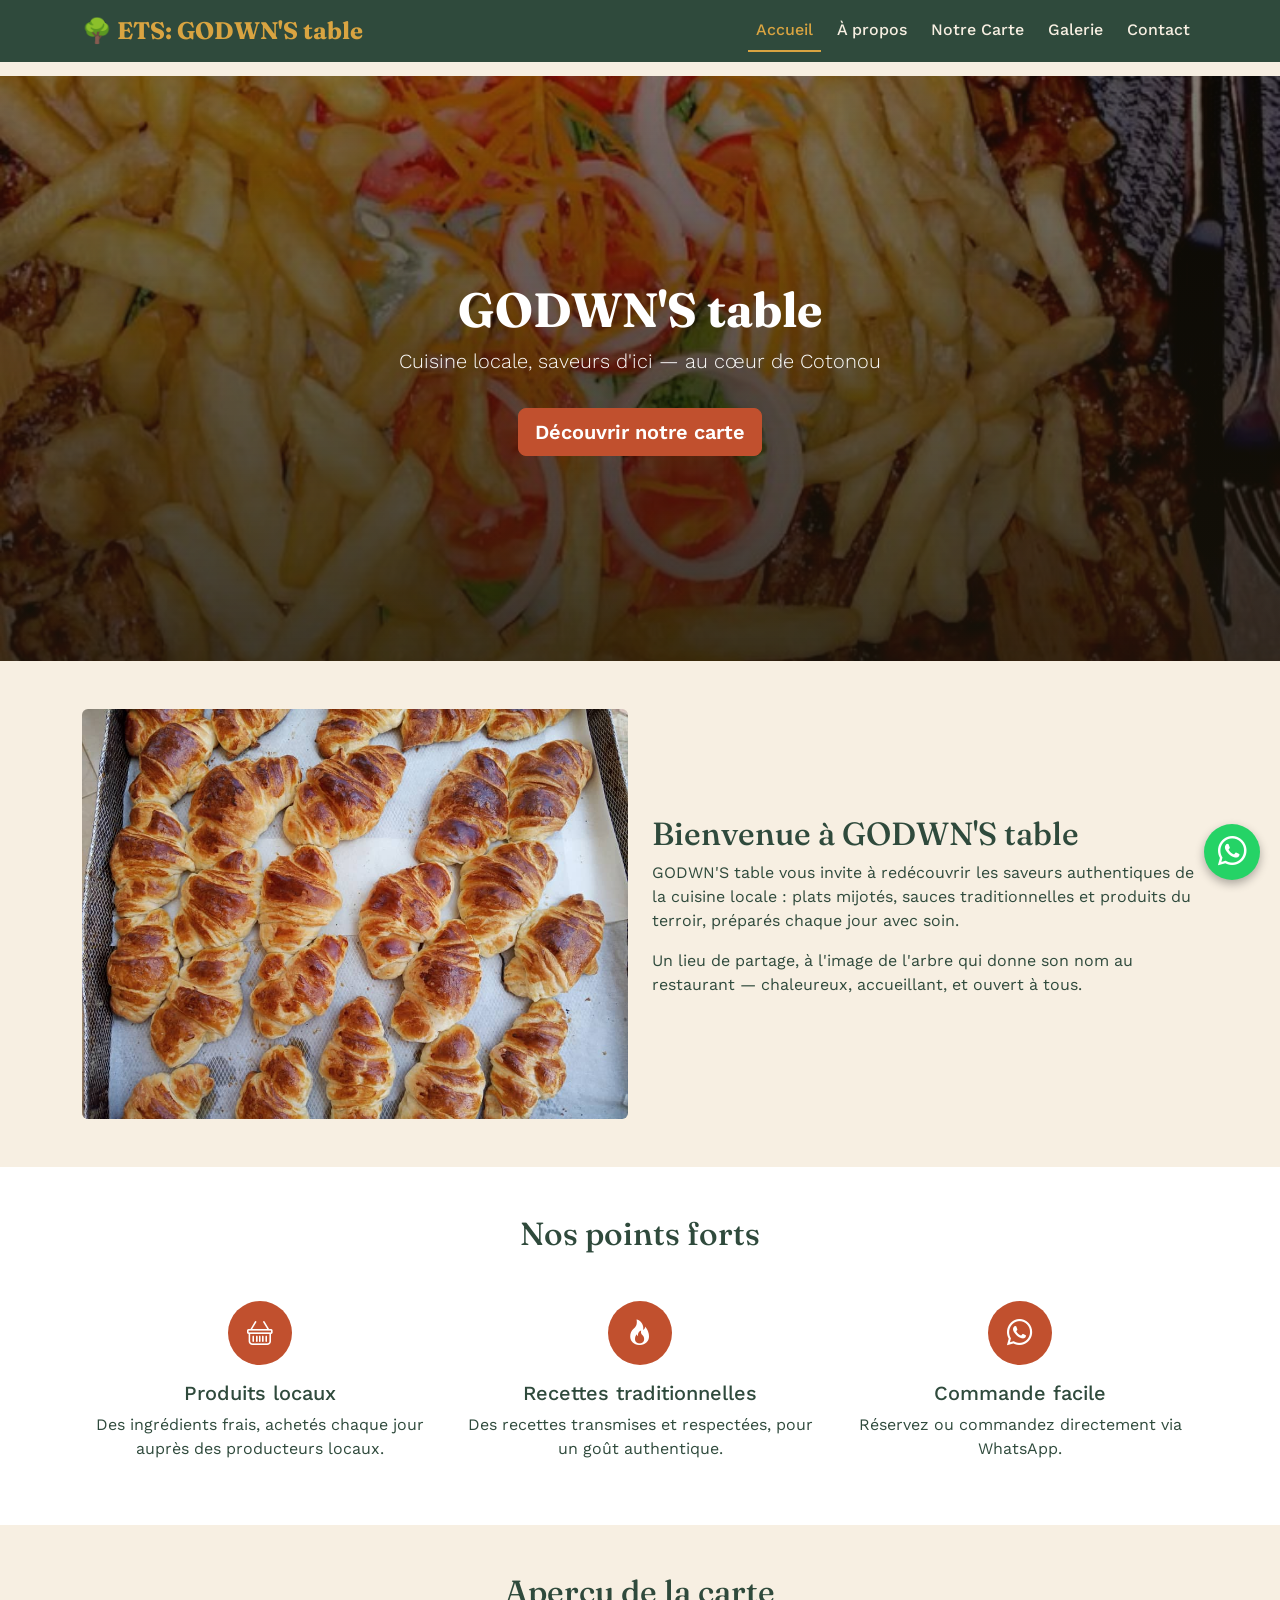
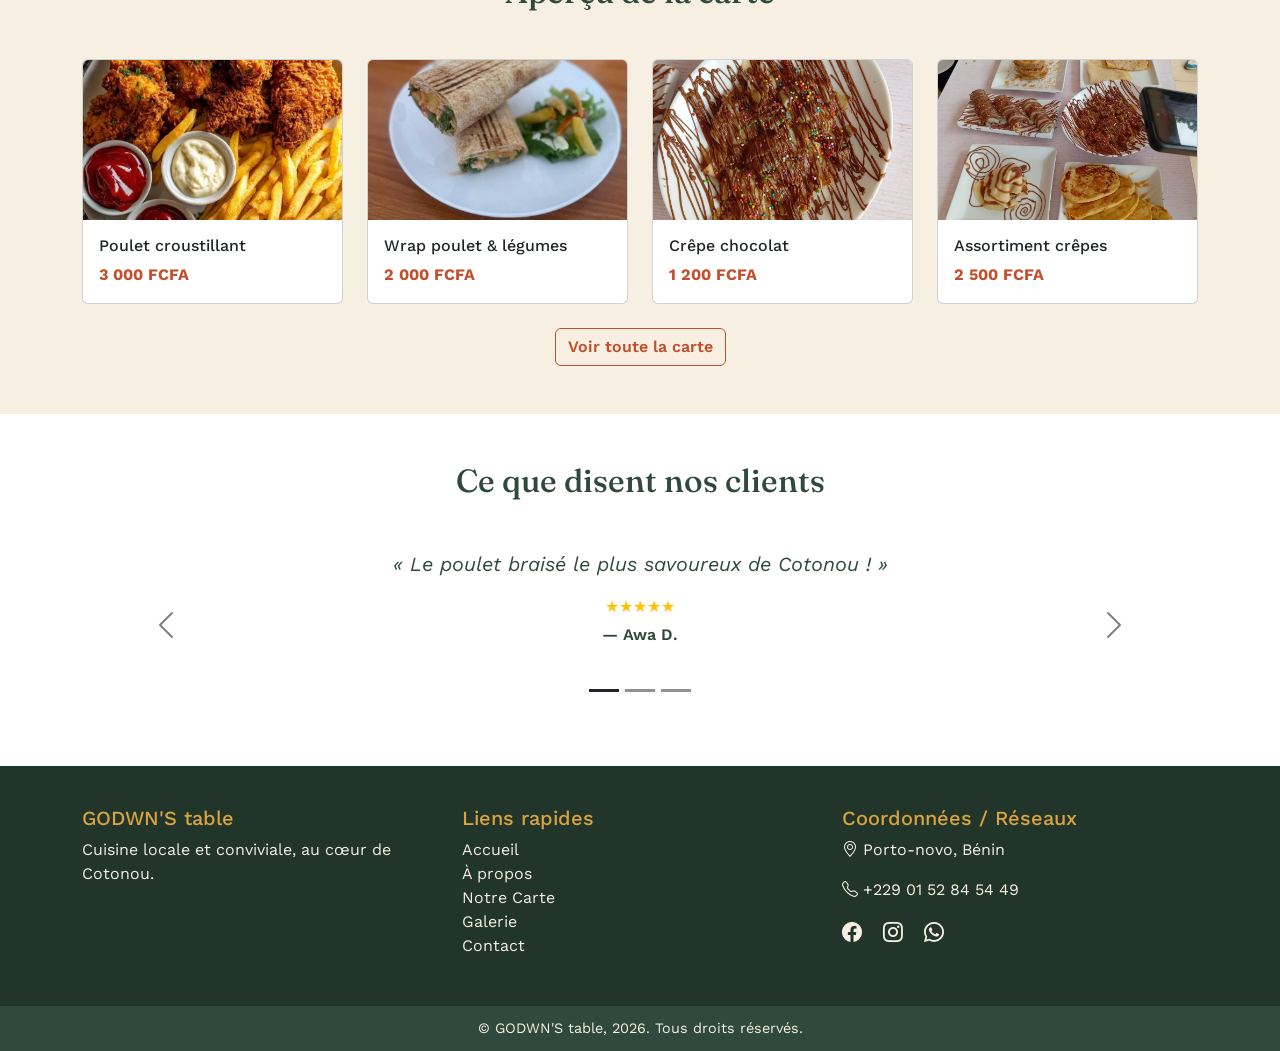
==== index.html @ f4d55e41 "Première version de mon site" ====
<!DOCTYPE html>
<html lang="fr">
<head>
  <meta charset="UTF-8">
  <meta name="viewport" content="width=device-width, initial-scale=1.0">
  <title>Le Baobab — Cuisine locale, saveurs d'ici</title>
  <link href="https://cdn.jsdelivr.net/npm/bootstrap@5.3.3/dist/css/bootstrap.min.css" rel="stylesheet">
  <link rel="preconnect" href="https://fonts.googleapis.com">
  <link href="https://fonts.googleapis.com/css2?family=Fraunces:wght@600;700&family=Work+Sans:wght@400;500;600&display=swap" rel="stylesheet">
  <link rel="stylesheet" href="https://cdn.jsdelivr.net/npm/bootstrap-icons@1.11.3/font/bootstrap-icons.css">
  <link rel="stylesheet" href="css/style.css">
</head>
<body>

  <nav class="navbar navbar-expand-lg navbar-baobab fixed-top">
    <div class="container">
      <a class="navbar-brand" href="index.html">🌳 ETS: GODWN'S table</a>
      <button class="navbar-toggler" type="button" data-bs-toggle="collapse" data-bs-target="#navMain">
        <span class="navbar-toggler-icon"></span>
      </button>
      <div class="collapse navbar-collapse" id="navMain">
        <ul class="navbar-nav ms-auto">
          <li class="nav-item"><a class="nav-link active" href="index.html">Accueil</a></li>
          <li class="nav-item"><a class="nav-link" href="apropos.html">À propos</a></li>
          <li class="nav-item"><a class="nav-link" href="menu.html">Notre Carte</a></li>
          <li class="nav-item"><a class="nav-link" href="galerie.html">Galerie</a></li>
          <li class="nav-item"><a class="nav-link" href="contact.html">Contact</a></li>
        </ul>
      </div>
    </div>
  </nav>

  <!-- ===== HEADER DÉFILANT (carrousel Bootstrap) ===== -->
  <header class="hero-carousel">
    <div id="carouselHero" class="carousel slide carousel-fade" data-bs-ride="carousel" data-bs-interval="3500">
      <div class="carousel-inner">
        <div class="carousel-item active">
          <img src="images/hero1.jpg" class="hero-carousel-img" alt="Assiette grillade Le Baobab">
        </div>
        <div class="carousel-item">
          <img src="images/hero2.jpg" class="hero-carousel-img" alt="Riz jollof et poulet grillé">
        </div>
        <div class="carousel-item">
          <img src="images/hero3.jpg" class="hero-carousel-img" alt="Poisson braisé sauce et akassa">
        </div>
        <div class="carousel-item">
          <img src="images/hero4.jpg" class="hero-carousel-img" alt="Poulet pimenté, frites d'igname et alloco">
        </div>
      </div>
    </div>

    <!-- Le titre reste fixe par-dessus les images qui défilent -->
    <div class="hero-overlay-content text-center">
      <h1>GODWN'S table</h1>
      <p class="lead">Cuisine locale, saveurs d'ici — au cœur de Cotonou</p>
      <a href="menu.html" class="btn btn-accent btn-lg mt-3">Découvrir notre carte</a>
    </div>
  </header>

  <section class="py-5">
    <div class="container">
      <div class="row align-items-center g-4">
        <div class="col-md-6">
          <img src="images/croissants.jpg" class="img-fluid rounded" alt="Nos viennoiseries maison, Le Baobab">
        </div>
        <div class="col-md-6">
          <h2>Bienvenue à GODWN'S table</h2>
          <p>GODWN'S table vous invite à redécouvrir les saveurs authentiques de la cuisine locale : plats mijotés, sauces traditionnelles et produits du terroir, préparés chaque jour avec soin.</p>
          <p>Un lieu de partage, à l'image de l'arbre qui donne son nom au restaurant — chaleureux, accueillant, et ouvert à tous.</p>
        </div>
      </div>
    </div>
  </section>

  <section class="py-5 bg-white">
    <div class="container">
      <h2 class="text-center mb-5">Nos points forts</h2>
      <div class="row g-4 text-center">
        <div class="col-md-4">
          <div class="icon-circle"><i class="bi bi-basket"></i></div>
          <h5>Produits locaux</h5>
          <p>Des ingrédients frais, achetés chaque jour auprès des producteurs locaux.</p>
        </div>
        <div class="col-md-4">
          <div class="icon-circle"><i class="bi bi-fire"></i></div>
          <h5>Recettes traditionnelles</h5>
          <p>Des recettes transmises et respectées, pour un goût authentique.</p>
        </div>
        <div class="col-md-4">
          <div class="icon-circle"><i class="bi bi-whatsapp"></i></div>
          <h5>Commande facile</h5>
          <p>Réservez ou commandez directement via WhatsApp.</p>
        </div>
      </div>
    </div>
  </section>

  <section class="py-5">
    <div class="container">
      <h2 class="text-center mb-5">Aperçu de la carte</h2>
      <div class="row row-cols-1 row-cols-md-2 row-cols-lg-4 g-4">
        <div class="col">
          <div class="card h-100 card-produit">
            <img src="images/produit1.jpg" class="card-img-top" alt="Poulet croustillant et frites">
            <div class="card-body">
              <h6 class="card-title">Poulet croustillant</h6>
              <p class="prix mb-0">3 000 FCFA</p>
            </div>
          </div>
        </div>
        <div class="col">
          <div class="card h-100 card-produit">
            <img src="images/produit2.jpg" class="card-img-top" alt="Wrap poulet et légumes">
            <div class="card-body">
              <h6 class="card-title">Wrap poulet & légumes</h6>
              <p class="prix mb-0">2 000 FCFA</p>
            </div>
          </div>
        </div>
        <div class="col">
          <div class="card h-100 card-produit">
            <img src="images/produit3.jpg" class="card-img-top" alt="Crêpe au chocolat">
            <div class="card-body">
              <h6 class="card-title">Crêpe chocolat</h6>
              <p class="prix mb-0">1 200 FCFA</p>
            </div>
          </div>
        </div>
        <div class="col">
          <div class="card h-100 card-produit">
            <img src="images/produit4.jpg" class="card-img-top" alt="Assortiment de crêpes et pancakes">
            <div class="card-body">
              <h6 class="card-title">Assortiment crêpes</h6>
              <p class="prix mb-0">2 500 FCFA</p>
            </div>
          </div>
        </div>
      </div>
      <div class="text-center mt-4">
        <a href="menu.html" class="btn btn-outline-accent">Voir toute la carte</a>
      </div>
    </div>
  </section>

  <section class="py-5 bg-white">
    <div class="container">
      <h2 class="text-center mb-5">Ce que disent nos clients</h2>
      <div id="carouselTemoignages" class="carousel slide" data-bs-ride="carousel">
        <div class="carousel-inner text-center">
          <div class="carousel-item active">
            <p class="fs-5 fst-italic">« Le poulet braisé le plus savoureux de Cotonou ! »</p>
            <p class="text-warning mb-1">★★★★★</p>
            <p class="fw-semibold">— Awa D.</p>
          </div>
          <div class="carousel-item">
            <p class="fs-5 fst-italic">« Un vrai goût de chez nous, dans un cadre agréable. »</p>
            <p class="text-warning mb-1">★★★★★</p>
            <p class="fw-semibold">— Koffi M.</p>
          </div>
          <div class="carousel-item">
            <p class="fs-5 fst-italic">« Service rapide et prix très correct pour la qualité. »</p>
            <p class="text-warning mb-1">★★★★☆</p>
            <p class="fw-semibold">— Fatima S.</p>
          </div>
        </div>
        <button class="carousel-control-prev" type="button" data-bs-target="#carouselTemoignages" data-bs-slide="prev">
          <span class="carousel-control-prev-icon" style="filter: invert(1) grayscale(1);"></span>
        </button>
        <button class="carousel-control-next" type="button" data-bs-target="#carouselTemoignages" data-bs-slide="next">
          <span class="carousel-control-next-icon" style="filter: invert(1) grayscale(1);"></span>
        </button>
        <div class="carousel-indicators position-relative mt-3">
          <button type="button" data-bs-target="#carouselTemoignages" data-bs-slide-to="0" class="active bg-dark"></button>
          <button type="button" data-bs-target="#carouselTemoignages" data-bs-slide-to="1" class="bg-dark"></button>
          <button type="button" data-bs-target="#carouselTemoignages" data-bs-slide-to="2" class="bg-dark"></button>
        </div>
      </div>
    </div>
  </section>

  <footer class="footer-baobab">
    <div class="container">
      <div class="row g-4">
        <div class="col-md-4">
          <h5>GODWN'S table</h5>
          <p>Cuisine locale et conviviale, au cœur de Cotonou.</p>
        </div>
        <div class="col-md-4">
          <h5>Liens rapides</h5>
          <ul class="list-unstyled">
            <li><a href="index.html">Accueil</a></li>
            <li><a href="apropos.html">À propos</a></li>
            <li><a href="menu.html">Notre Carte</a></li>
            <li><a href="galerie.html">Galerie</a></li>
            <li><a href="contact.html">Contact</a></li>
          </ul>
        </div>
        <div class="col-md-4">
          <h5>Coordonnées / Réseaux</h5>
          <p><i class="bi bi-geo-alt"></i> Porto-novo, Bénin</p>
          <p><i class="bi bi-telephone"></i> +229 01 52 84 54 49</p>
          <div>
            <a href="#" class="me-3"><i class="bi bi-facebook fs-5"></i></a>
            <a href="#" class="me-3"><i class="bi bi-instagram fs-5"></i></a>
            <a href="#"><i class="bi bi-whatsapp fs-5"></i></a>
          </div>
        </div>
      </div>
    </div>
    <div class="footer-bottom">&copy; GODWN'S table, 2026. Tous droits réservés.</div>
  </footer>

  <a href="https://wa.me/2290152845449" class="whatsapp-float" target="_blank" aria-label="Contacter sur WhatsApp">
    <i class="bi bi-whatsapp"></i>
  </a>

  <script src="https://cdn.jsdelivr.net/npm/bootstrap@5.3.3/dist/js/bootstrap.bundle.min.js"></script>
  <script src="js/script.js"></script>
</body>
</html>
---- css/style.css ----
/* ==========================================================================
   LE BAOBAB — Feuille de style personnalisée (en complément de Bootstrap 5)
   Thème : cuisine locale / africaine
   ========================================================================== */

:root {
  --color-bg: #F7EFE2;        /* fond sable chaud */
  --color-dark: #2F4A3C;      /* vert profond - navbar, footer, texte */
  --color-dark-2: #21352A;    /* vert plus foncé pour hover */
  --color-accent: #C1502E;    /* terracotta - accent principal */
  --color-gold: #D9A441;      /* or/ocre - accent secondaire */
  --color-white: #FFFFFF;
  --font-display: 'Fraunces', Georgia, serif;
  --font-body: 'Work Sans', 'Segoe UI', sans-serif;
}

body {
  font-family: var(--font-body);
  background-color: var(--color-bg);
  color: var(--color-dark);
  padding-top: 76px;
}

h1, h2, h3, h4, .navbar-brand {
  font-family: var(--font-display);
}

a { color: var(--color-accent); }
a:hover { color: var(--color-dark); }

/* --- Navbar --- */
.navbar-baobab { background-color: var(--color-dark); }
.navbar-baobab .navbar-brand {
  color: var(--color-gold);
  font-size: 1.5rem;
  font-weight: 700;
}
.navbar-baobab .nav-link { color: var(--color-bg); font-weight: 500; margin-left: 0.5rem; }
.navbar-baobab .nav-link:hover { color: var(--color-gold); }
.navbar-baobab .nav-link.active {
  color: var(--color-gold);
  border-bottom: 2px solid var(--color-gold);
}

/* --- Boutons --- */
.btn-accent {
  background-color: var(--color-accent);
  border-color: var(--color-accent);
  color: var(--color-white);
  font-weight: 600;
}
.btn-accent:hover {
  background-color: var(--color-dark);
  border-color: var(--color-dark);
  color: var(--color-gold);
}
.btn-outline-accent { border-color: var(--color-accent); color: var(--color-accent); font-weight: 600; }
.btn-outline-accent:hover { background-color: var(--color-accent); color: var(--color-white); }

/* --- Hero (ancienne version statique, conservée si besoin) --- */
.hero {
  position: relative;
  min-height: 65vh;
  display: flex;
  align-items: center;
  background-size: cover;
  background-position: center;
  color: var(--color-white);
}
.hero::before {
  content: "";
  position: absolute;
  inset: 0;
  background: linear-gradient(180deg, rgba(24,20,10,0.5), rgba(24,20,10,0.82));
}
.hero-content { position: relative; z-index: 2; }
.hero h1 { font-size: 3rem; font-weight: 700; }

/* --- Header défilant (carrousel Bootstrap en fond de Hero) --- */
.hero-carousel {
  position: relative;
  min-height: 65vh;
  overflow: hidden;
  color: var(--color-white);
}
.hero-carousel .carousel,
.hero-carousel .carousel-inner,
.hero-carousel .carousel-item {
  height: 65vh;
}
.hero-carousel-img {
  width: 100%;
  height: 65vh;
  object-fit: cover;
}
/* voile sombre par-dessus les images qui défilent, pour la lisibilité du texte */
.hero-carousel::after {
  content: "";
  position: absolute;
  inset: 0;
  background: linear-gradient(180deg, rgba(24,20,10,0.45), rgba(24,20,10,0.8));
  pointer-events: none;
  z-index: 2;
}
/* le titre reste fixe, au-dessus des images ET du voile */
.hero-overlay-content {
  position: absolute;
  inset: 0;
  z-index: 3;
  display: flex;
  flex-direction: column;
  align-items: center;
  justify-content: center;
  padding: 0 20px;
}
.hero-overlay-content h1 { font-size: 3rem; font-weight: 700; }

@media (max-width: 767px) {
  .hero-carousel,
  .hero-carousel .carousel,
  .hero-carousel .carousel-inner,
  .hero-carousel .carousel-item,
  .hero-carousel-img {
    height: 55vh;
    min-height: 55vh;
  }
}

/* --- Bannière de titre (autres pages) --- */
.page-banner { background-color: var(--color-dark); color: var(--color-bg); padding: 3rem 0; text-align: center; }
.page-banner h1 { color: var(--color-gold); }

/* --- Icônes --- */
.icon-circle {
  width: 64px; height: 64px; border-radius: 50%;
  background-color: var(--color-accent); color: var(--color-white);
  display: flex; align-items: center; justify-content: center;
  font-size: 1.6rem; margin: 0 auto 1rem auto;
}

/* --- Chiffres clés --- */
.stat-number { font-family: var(--font-display); font-size: 2.6rem; color: var(--color-accent); font-weight: 700; }

/* --- Galerie --- */
.galerie-item img {
  width: 100%; height: 220px; object-fit: cover; border-radius: 6px;
  cursor: pointer; transition: transform 0.2s ease;
}
.galerie-item img:hover { transform: scale(1.03); }

/* --- Cartes produits (menu) --- */
.card-produit img { height: 160px; object-fit: cover; }
.card-produit .prix { color: var(--color-accent); font-weight: 700; }

/* --- Formulaire de contact --- */
.error-message { color: #b3261e; font-size: 0.875rem; margin-top: 0.25rem; display: none; }
.error-message.show { display: block; }
#confirmationMessage { display: none; }

/* --- Footer --- */
.footer-baobab { background-color: var(--color-dark-2); color: var(--color-bg); padding-top: 2.5rem; }
.footer-baobab h5 { color: var(--color-gold); }
.footer-baobab a { color: var(--color-bg); text-decoration: none; }
.footer-baobab a:hover { color: var(--color-gold); }
.footer-bottom { background-color: var(--color-dark); color: var(--color-bg); text-align: center; padding: 0.75rem 0; margin-top: 2rem; font-size: 0.9rem; }

/* --- Bouton WhatsApp flottant --- */
.whatsapp-float {
  position: fixed;
  bottom: 20px;
  right: 20px;
  background-color: #25D366;
  color: white;
  width: 56px;
  height: 56px;
  border-radius: 50%;
  display: flex;
  align-items: center;
  justify-content: center;
  font-size: 1.8rem;
  box-shadow: 0 4px 10px rgba(0,0,0,0.3);
  z-index: 1000;
  text-decoration: none;
}
.whatsapp-float:hover { background-color: #1DA851; color: white; }

@media (max-width: 767px) {
  .hero h1 { font-size: 2rem; }
}
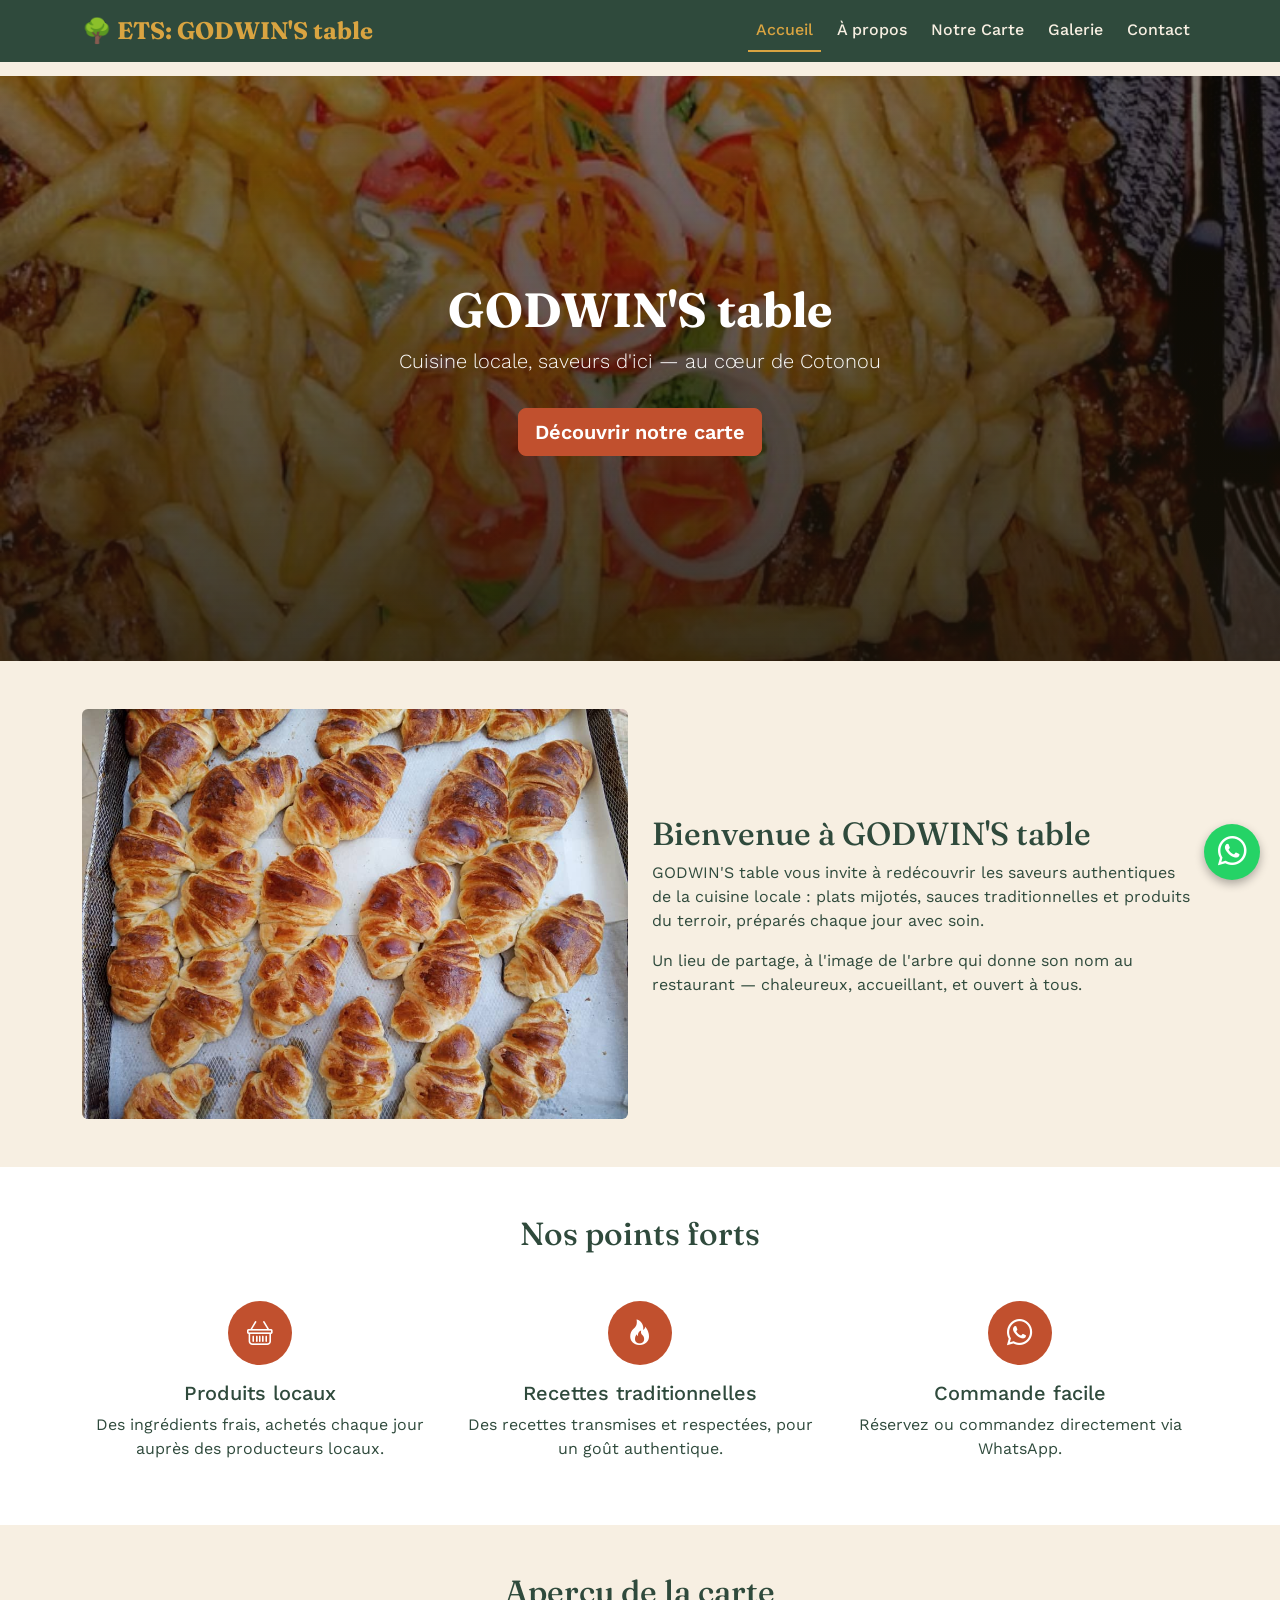
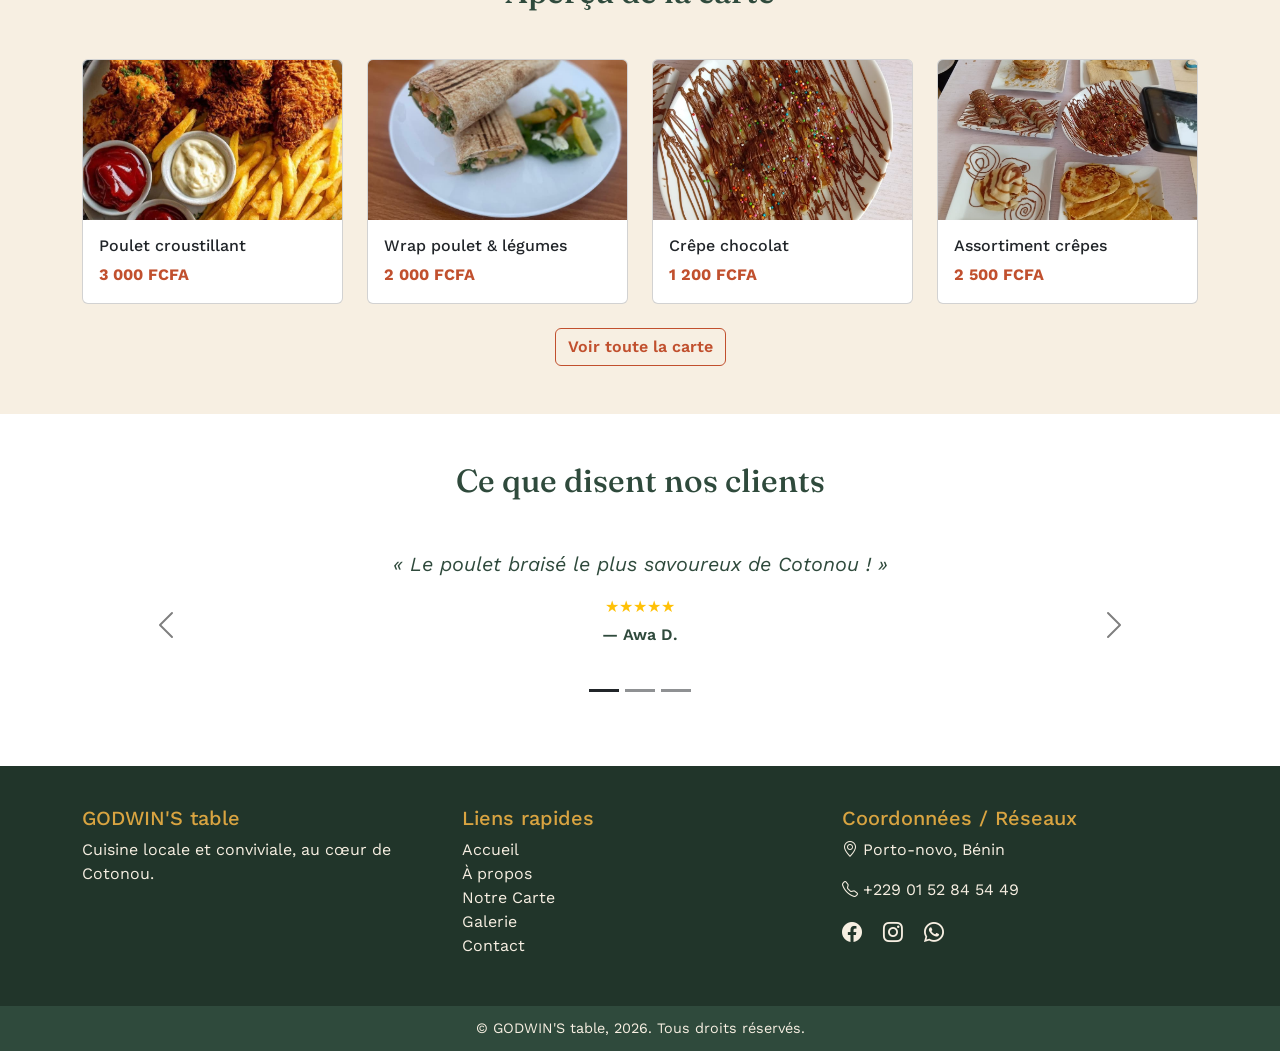
==== commit e40a8ee4: "modification premier" ====
--- a/index.html
+++ b/index.html
@@ -3,7 +3,7 @@
 <head>
   <meta charset="UTF-8">
   <meta name="viewport" content="width=device-width, initial-scale=1.0">
-  <title>Le Baobab — Cuisine locale, saveurs d'ici</title>
+  <title> Cuisine locale, saveurs d'ici</title>
   <link href="https://cdn.jsdelivr.net/npm/bootstrap@5.3.3/dist/css/bootstrap.min.css" rel="stylesheet">
   <link rel="preconnect" href="https://fonts.googleapis.com">
   <link href="https://fonts.googleapis.com/css2?family=Fraunces:wght@600;700&family=Work+Sans:wght@400;500;600&display=swap" rel="stylesheet">
@@ -14,7 +14,7 @@
 
   <nav class="navbar navbar-expand-lg navbar-baobab fixed-top">
     <div class="container">
-      <a class="navbar-brand" href="index.html">🌳 ETS: GODWN'S table</a>
+      <a class="navbar-brand" href="index.html">🌳 ETS: GODWIN'S table</a>
       <button class="navbar-toggler" type="button" data-bs-toggle="collapse" data-bs-target="#navMain">
         <span class="navbar-toggler-icon"></span>
       </button>
@@ -51,7 +51,7 @@
 
     <!-- Le titre reste fixe par-dessus les images qui défilent -->
     <div class="hero-overlay-content text-center">
-      <h1>GODWN'S table</h1>
+      <h1>GODWIN'S table</h1>
       <p class="lead">Cuisine locale, saveurs d'ici — au cœur de Cotonou</p>
       <a href="menu.html" class="btn btn-accent btn-lg mt-3">Découvrir notre carte</a>
     </div>
@@ -64,8 +64,8 @@
           <img src="images/croissants.jpg" class="img-fluid rounded" alt="Nos viennoiseries maison, Le Baobab">
         </div>
         <div class="col-md-6">
-          <h2>Bienvenue à GODWN'S table</h2>
-          <p>GODWN'S table vous invite à redécouvrir les saveurs authentiques de la cuisine locale : plats mijotés, sauces traditionnelles et produits du terroir, préparés chaque jour avec soin.</p>
+          <h2>Bienvenue à GODWIN'S table</h2>
+          <p>GODWIN'S table vous invite à redécouvrir les saveurs authentiques de la cuisine locale : plats mijotés, sauces traditionnelles et produits du terroir, préparés chaque jour avec soin.</p>
           <p>Un lieu de partage, à l'image de l'arbre qui donne son nom au restaurant — chaleureux, accueillant, et ouvert à tous.</p>
         </div>
       </div>
@@ -182,7 +182,7 @@
     <div class="container">
       <div class="row g-4">
         <div class="col-md-4">
-          <h5>GODWN'S table</h5>
+          <h5>GODWIN'S table</h5>
           <p>Cuisine locale et conviviale, au cœur de Cotonou.</p>
         </div>
         <div class="col-md-4">
@@ -207,7 +207,7 @@
         </div>
       </div>
     </div>
-    <div class="footer-bottom">&copy; GODWN'S table, 2026. Tous droits réservés.</div>
+    <div class="footer-bottom">&copy; GODWIN'S table, 2026. Tous droits réservés.</div>
   </footer>
 
   <a href="https://wa.me/2290152845449" class="whatsapp-float" target="_blank" aria-label="Contacter sur WhatsApp">
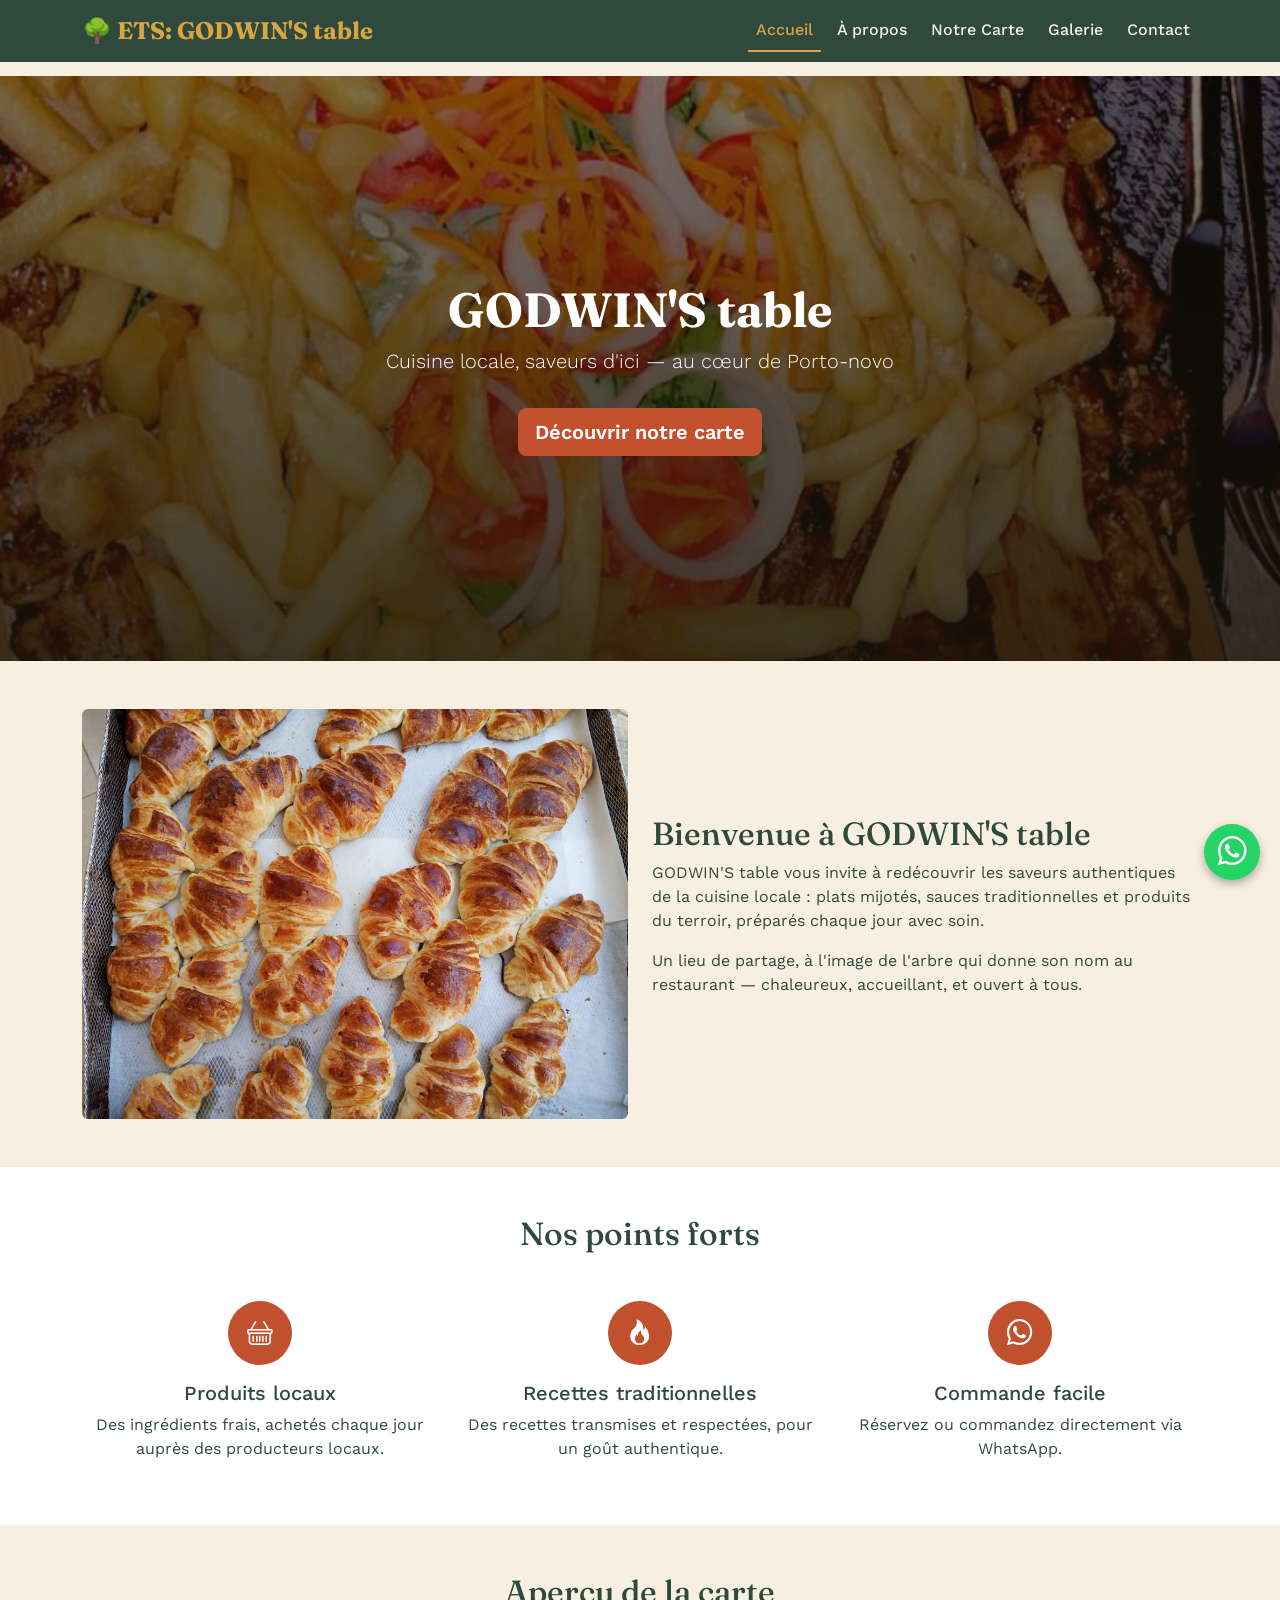
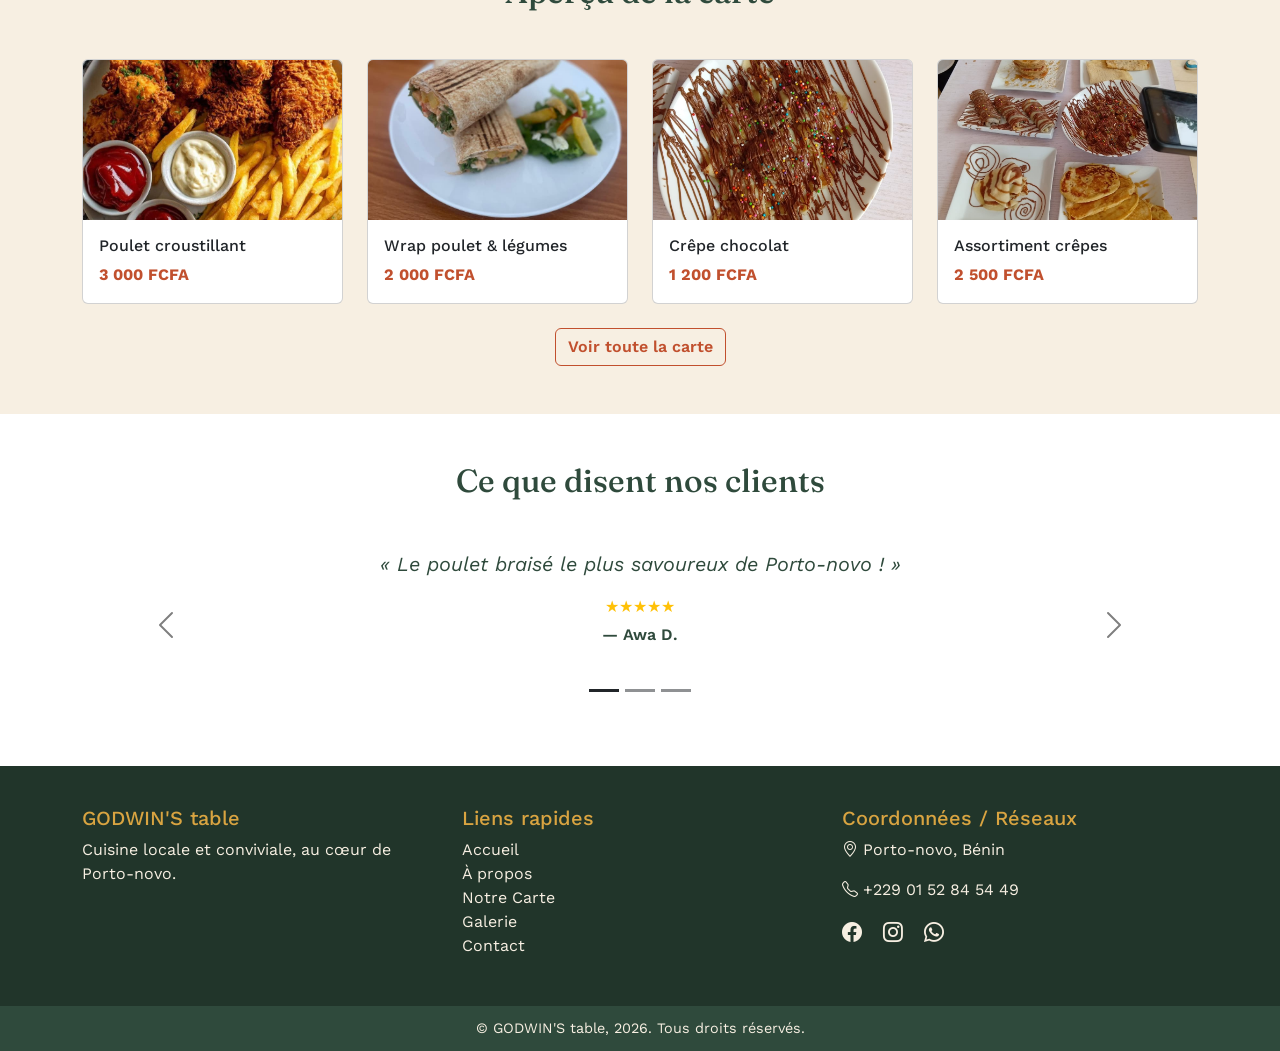
==== commit 0b194894: "troisieme modification" ====
--- a/index.html
+++ b/index.html
@@ -52,7 +52,7 @@
     <!-- Le titre reste fixe par-dessus les images qui défilent -->
     <div class="hero-overlay-content text-center">
       <h1>GODWIN'S table</h1>
-      <p class="lead">Cuisine locale, saveurs d'ici — au cœur de Cotonou</p>
+      <p class="lead">Cuisine locale, saveurs d'ici — au cœur de Porto-novo</p>
       <a href="menu.html" class="btn btn-accent btn-lg mt-3">Découvrir notre carte</a>
     </div>
   </header>
@@ -148,7 +148,7 @@
       <div id="carouselTemoignages" class="carousel slide" data-bs-ride="carousel">
         <div class="carousel-inner text-center">
           <div class="carousel-item active">
-            <p class="fs-5 fst-italic">« Le poulet braisé le plus savoureux de Cotonou ! »</p>
+            <p class="fs-5 fst-italic">« Le poulet braisé le plus savoureux de Porto-novo ! »</p>
             <p class="text-warning mb-1">★★★★★</p>
             <p class="fw-semibold">— Awa D.</p>
           </div>
@@ -183,7 +183,7 @@
       <div class="row g-4">
         <div class="col-md-4">
           <h5>GODWIN'S table</h5>
-          <p>Cuisine locale et conviviale, au cœur de Cotonou.</p>
+          <p>Cuisine locale et conviviale, au cœur de Porto-novo.</p>
         </div>
         <div class="col-md-4">
           <h5>Liens rapides</h5>
